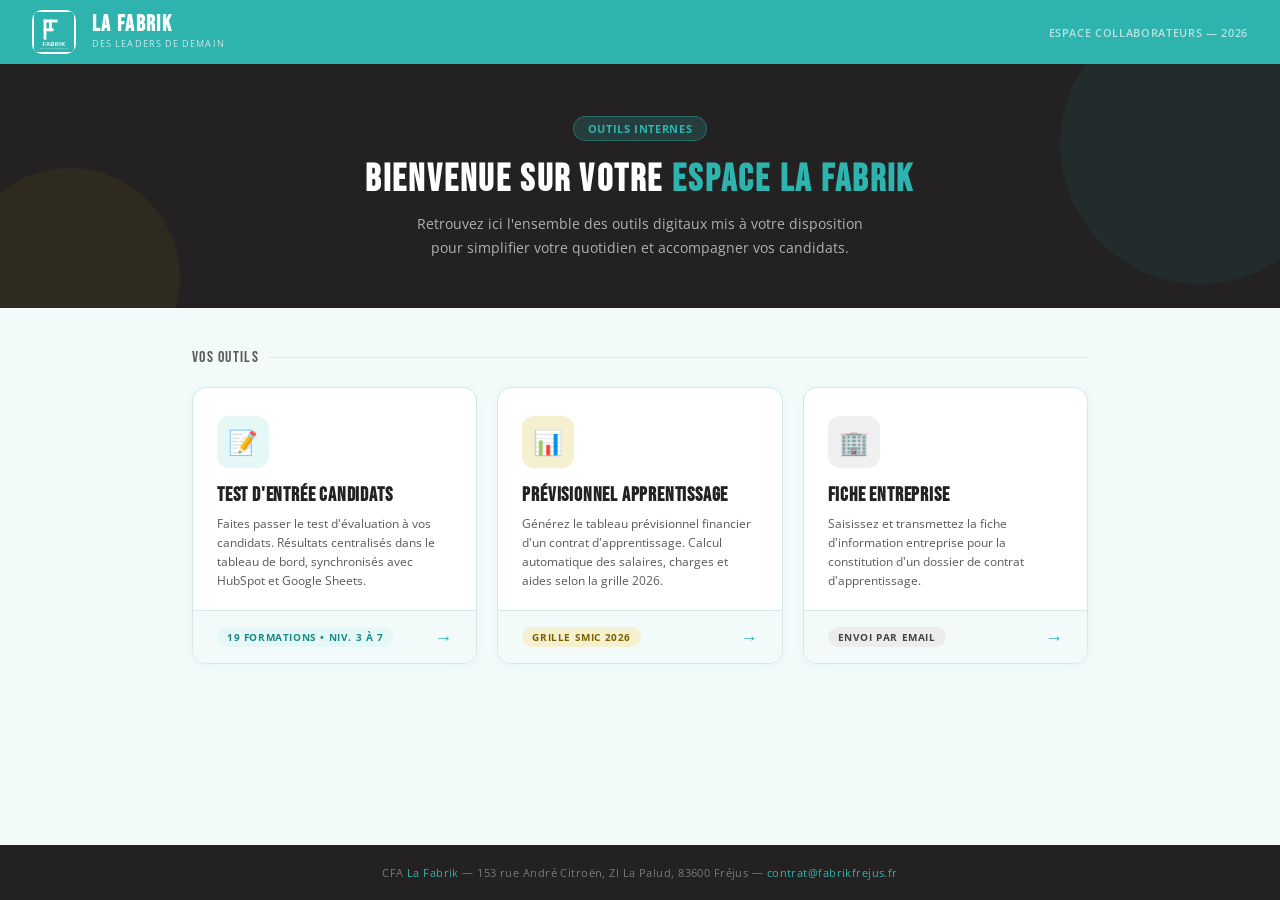
==== index.html @ 3bd267cf "feat: shared.css, meta tags et minuterie 15min test d'entrée - Extraction des variables CSS et Googl" ====
<!DOCTYPE html>
<html lang="fr">
<head>
<meta charset="UTF-8">
<meta name="viewport" content="width=device-width, initial-scale=1.0">
<meta name="description" content="Espace outils digitaux des collaborateurs CFA La Fabrik — test d'entrée candidats, prévisionnel apprentissage, fiche entreprise.">
<meta property="og:title" content="La Fabrik — Espace Collaborateurs">
<meta property="og:description" content="Outils internes CFA La Fabrik : test d'entrée, prévisionnel apprentissage, fiche entreprise partenaire.">
<meta property="og:type" content="website">
<title>La Fabrik — Espace Collaborateurs</title>
<link rel="stylesheet" href="shared.css">
<style>
body{font-family:'Open Sans',Helvetica,Arial,sans-serif;background:var(--bg);color:var(--txt);min-height:100vh;display:flex;flex-direction:column}

/* HEADER */
header{background:var(--teal);padding:0 32px;height:64px;display:flex;align-items:center;gap:16px;box-shadow:0 3px 16px rgba(46,179,175,.3)}
.logo-wrap{width:44px;height:44px;background:white;border-radius:10px;display:flex;align-items:center;justify-content:center;overflow:hidden;flex-shrink:0;padding:2px}
.logo-wrap img{width:100%;height:100%;object-fit:contain}
.brand h1{font-family:'Bebas Neue',sans-serif;font-size:22px;color:white;letter-spacing:.06em;line-height:1}
.brand p{font-size:9px;color:rgba(255,255,255,.75);text-transform:uppercase;letter-spacing:.12em;margin-top:1px}
.header-right{margin-left:auto;font-size:11px;color:rgba(255,255,255,.65);font-weight:600;text-transform:uppercase;letter-spacing:.06em}

/* HERO */
.hero{background:var(--noir);padding:52px 32px 48px;text-align:center;position:relative;overflow:hidden}
.hero::before{content:'';position:absolute;top:-60px;right:-60px;width:280px;height:280px;background:var(--teal);opacity:.08;border-radius:50%}
.hero::after{content:'';position:absolute;bottom:-80px;left:-40px;width:220px;height:220px;background:var(--gold);opacity:.07;border-radius:50%}
.hero h2{font-family:'Bebas Neue',sans-serif;font-size:38px;color:white;letter-spacing:.06em;margin-bottom:10px;position:relative}
.hero h2 span{color:var(--teal)}
.hero p{font-size:14px;color:rgba(255,255,255,.65);max-width:480px;margin:0 auto;line-height:1.7;position:relative}
.hero-badge{display:inline-block;background:rgba(46,179,175,.2);border:1px solid rgba(46,179,175,.4);color:var(--teal);font-size:11px;font-weight:700;padding:4px 14px;border-radius:20px;margin-bottom:16px;letter-spacing:.06em;text-transform:uppercase}

/* TOOLS GRID */
.tools-section{padding:40px 32px;max-width:960px;margin:0 auto;width:100%;flex:1}
.section-label{font-family:'Bebas Neue',sans-serif;font-size:16px;color:var(--muted);letter-spacing:.08em;margin-bottom:20px;display:flex;align-items:center;gap:10px}
.section-label::after{content:'';flex:1;height:1px;background:var(--bdr)}
.tools-grid{display:grid;grid-template-columns:repeat(3,1fr);gap:20px}
@media(max-width:700px){.tools-grid{grid-template-columns:1fr}}
@media(max-width:900px) and (min-width:701px){.tools-grid{grid-template-columns:1fr 1fr}}

/* TOOL CARD */
.tool-card{background:white;border-radius:14px;border:1px solid var(--bdr);overflow:hidden;transition:all .2s;cursor:pointer;text-decoration:none;display:flex;flex-direction:column;box-shadow:0 2px 8px rgba(46,179,175,.06)}
.tool-card:hover{transform:translateY(-4px);box-shadow:0 12px 32px rgba(46,179,175,.15);border-color:var(--teal)}
.tool-card-top{padding:28px 24px 20px;flex:1}
.tool-icon{width:52px;height:52px;border-radius:12px;display:flex;align-items:center;justify-content:center;font-size:24px;margin-bottom:16px}
.icon-teal{background:var(--teal-lt)}
.icon-gold{background:var(--gold-lt)}
.icon-dark{background:#F0F0F0}
.tool-card h3{font-family:'Bebas Neue',sans-serif;font-size:20px;color:var(--noir);letter-spacing:.04em;margin-bottom:8px;line-height:1.1}
.tool-card p{font-size:12px;color:var(--muted);line-height:1.6}
.tool-card-footer{padding:14px 24px;border-top:1px solid var(--bdr);display:flex;align-items:center;justify-content:space-between;background:var(--bg)}
.tool-tag{font-size:10px;font-weight:700;text-transform:uppercase;letter-spacing:.06em;padding:3px 10px;border-radius:20px}
.tag-teal{background:var(--teal-lt);color:var(--teal-dk)}
.tag-gold{background:var(--gold-lt);color:#7A6200}
.tag-dark{background:#ECECEC;color:#444}
.tool-arrow{font-size:18px;color:var(--teal);font-weight:700;transition:transform .2s}
.tool-card:hover .tool-arrow{transform:translateX(4px)}

/* FOOTER */
footer{background:var(--noir);padding:20px 32px;text-align:center}
footer p{font-size:11px;color:rgba(255,255,255,.4);letter-spacing:.04em}
footer span{color:var(--teal)}
</style>
</head>
<body>

<header>
  <div class="logo-wrap">
    <img src="[data-uri]" alt="La Fabrik"/>
  </div>
  <div class="brand">
    <h1>La Fabrik</h1>
    <p>Des Leaders de Demain</p>
  </div>
  <div class="header-right">Espace collaborateurs — 2026</div>
</header>

<div class="hero">
  <div class="hero-badge">Outils internes</div>
  <h2>Bienvenue sur votre <span>espace La Fabrik</span></h2>
  <p>Retrouvez ici l'ensemble des outils digitaux mis à votre disposition pour simplifier votre quotidien et accompagner vos candidats.</p>
</div>

<div class="tools-section">
  <div class="section-label">Vos outils</div>
  <div class="tools-grid">

    <a class="tool-card" href="./test-entree/">
      <div class="tool-card-top">
        <div class="tool-icon icon-teal">📝</div>
        <h3>Test d'entrée candidats</h3>
        <p>Faites passer le test d'évaluation à vos candidats. Résultats centralisés dans le tableau de bord, synchronisés avec HubSpot et Google Sheets.</p>
      </div>
      <div class="tool-card-footer">
        <span class="tool-tag tag-teal">19 formations • Niv. 3 à 7</span>
        <span class="tool-arrow">→</span>
      </div>
    </a>

    <a class="tool-card" href="./previsionnel/">
      <div class="tool-card-top">
        <div class="tool-icon icon-gold">📊</div>
        <h3>Prévisionnel apprentissage</h3>
        <p>Générez le tableau prévisionnel financier d'un contrat d'apprentissage. Calcul automatique des salaires, charges et aides selon la grille 2026.</p>
      </div>
      <div class="tool-card-footer">
        <span class="tool-tag tag-gold">Grille SMIC 2026</span>
        <span class="tool-arrow">→</span>
      </div>
    </a>

    <a class="tool-card" href="./fiche-entreprise/">
      <div class="tool-card-top">
        <div class="tool-icon icon-dark">🏢</div>
        <h3>Fiche entreprise</h3>
        <p>Saisissez et transmettez la fiche d'information entreprise pour la constitution d'un dossier de contrat d'apprentissage.</p>
      </div>
      <div class="tool-card-footer">
        <span class="tool-tag tag-dark">Envoi par email</span>
        <span class="tool-arrow">→</span>
      </div>
    </a>

  </div>
</div>

<footer>
  <p>CFA <span>La Fabrik</span> — 153 rue André Citroën, ZI La Palud, 83600 Fréjus — <span>contrat@fabrikfrejus.fr</span></p>
</footer>

</body>
</html>
---- shared.css ----
/* ============================================================
   La Fabrik — Styles partagés
   Charte graphique commune à tous les outils
   ============================================================ */

@import url('https://fonts.googleapis.com/css2?family=Bebas+Neue&family=Open+Sans:wght@400;500;600;700&display=swap');

*, *::before, *::after {
  box-sizing: border-box;
  margin: 0;
  padding: 0;
}

:root {
  /* Couleurs principales */
  --teal:       #2EB3AF;
  --teal-dk:    #1A8A86;
  --teal-lt:    #E6F7F7;
  --teal-xlt:   #F0FAFA;
  --noir:       #232121;
  --gold:       #B19500;
  --gold-dk:    #8F8016;
  --gold-lt:    #F5F0D0;

  /* Texte & fonds */
  --txt:        #232121;
  --muted:      #5A5A5A;
  --bg:         #F2FAFA;
  --bg2:        #FAFAFA;
  --bdr:        #D4E8E8;
  --white:      #FFFFFF;

  /* États */
  --success:    #2EB3AF;
  --success-lt: #E6F7F7;
  --warn:       #B19500;
  --warn-lt:    #F5F0D0;
  --danger:     #C0392B;
  --danger-lt:  #FDECEA;

  /* Aliases fiche-entreprise (rétrocompatibilité) */
  --primary:    #232121;
  --teal-dark:  #1A8A86;
  --teal-light: #E6F7F7;
  --surface2:   #F2FAFA;
  --border:     #D4E8E8;
  --text:       #232121;
  --radius:     12px;
}
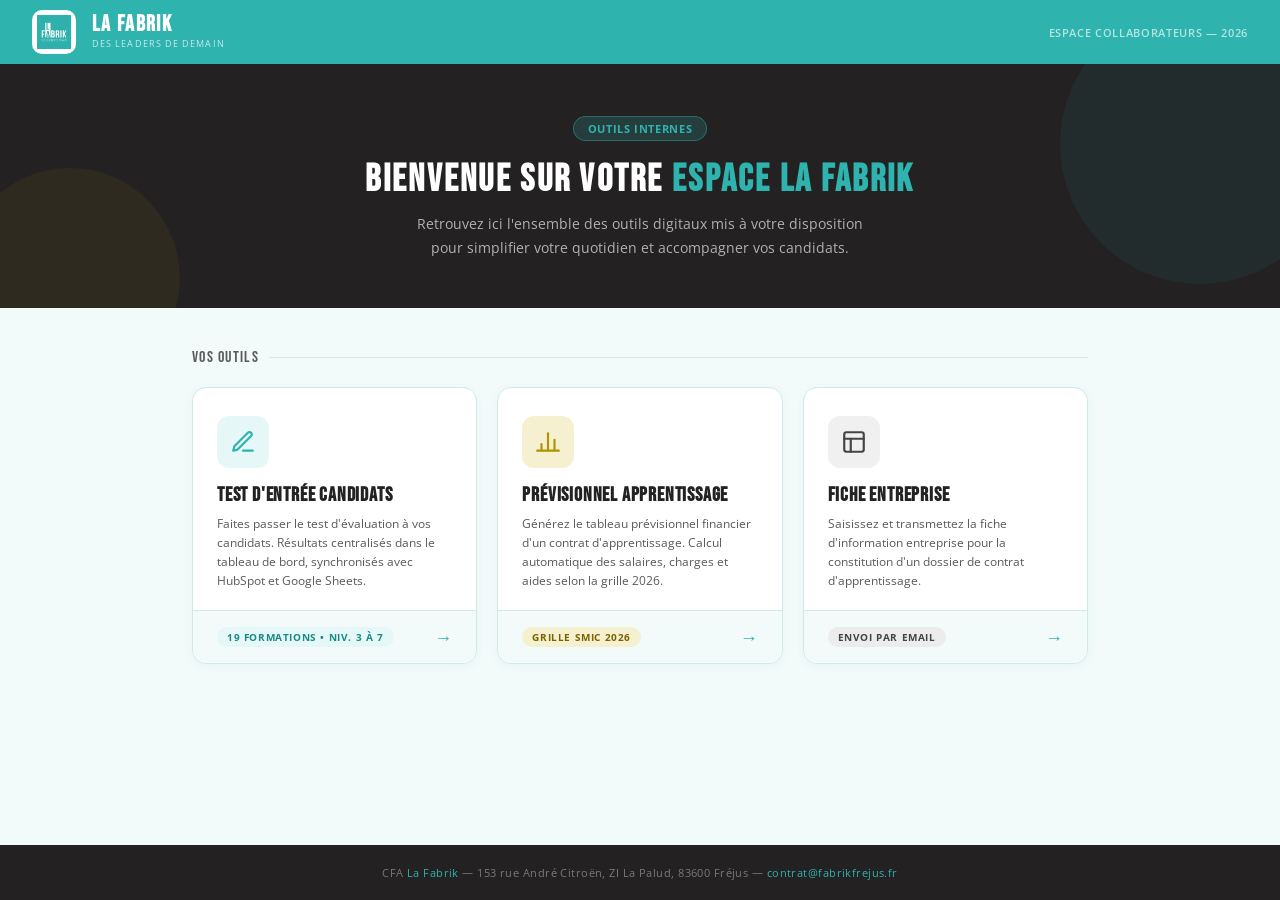
==== commit 81df674d: "feat: intégration du vrai logo La Fabrik sur les 4 pages logo.png ajouté à la racine. Remplacement d" ====
--- a/index.html
+++ b/index.html
@@ -8,6 +8,7 @@
 <meta property="og:description" content="Outils internes CFA La Fabrik : test d'entrée, prévisionnel apprentissage, fiche entreprise partenaire.">
 <meta property="og:type" content="website">
 <title>La Fabrik — Espace Collaborateurs</title>
+<link rel="icon" href="favicon.svg" type="image/svg+xml">
 <link rel="stylesheet" href="shared.css">
 <style>
 body{font-family:'Open Sans',Helvetica,Arial,sans-serif;background:var(--bg);color:var(--txt);min-height:100vh;display:flex;flex-direction:column}
@@ -65,7 +66,7 @@
 
 <header>
   <div class="logo-wrap">
-    <img src="[data-uri]" alt="La Fabrik"/>
+    <img src="logo.png" alt="La Fabrik"/>
   </div>
   <div class="brand">
     <h1>La Fabrik</h1>
@@ -86,7 +87,9 @@
 
     <a class="tool-card" href="./test-entree/">
       <div class="tool-card-top">
-        <div class="tool-icon icon-teal">📝</div>
+        <div class="tool-icon icon-teal">
+          <svg width="26" height="26" viewBox="0 0 24 24" fill="none" stroke="#2EB3AF" stroke-width="2" stroke-linecap="round" stroke-linejoin="round"><path d="M12 20h9"/><path d="M16.5 3.5a2.121 2.121 0 0 1 3 3L7 19l-4 1 1-4 12.5-12.5z"/></svg>
+        </div>
         <h3>Test d'entrée candidats</h3>
         <p>Faites passer le test d'évaluation à vos candidats. Résultats centralisés dans le tableau de bord, synchronisés avec HubSpot et Google Sheets.</p>
       </div>
@@ -98,7 +101,9 @@
 
     <a class="tool-card" href="./previsionnel/">
       <div class="tool-card-top">
-        <div class="tool-icon icon-gold">📊</div>
+        <div class="tool-icon icon-gold">
+          <svg width="26" height="26" viewBox="0 0 24 24" fill="none" stroke="#B19500" stroke-width="2" stroke-linecap="round" stroke-linejoin="round"><line x1="18" y1="20" x2="18" y2="10"/><line x1="12" y1="20" x2="12" y2="4"/><line x1="6" y1="20" x2="6" y2="14"/><line x1="2" y1="20" x2="22" y2="20"/></svg>
+        </div>
         <h3>Prévisionnel apprentissage</h3>
         <p>Générez le tableau prévisionnel financier d'un contrat d'apprentissage. Calcul automatique des salaires, charges et aides selon la grille 2026.</p>
       </div>
@@ -110,7 +115,9 @@
 
     <a class="tool-card" href="./fiche-entreprise/">
       <div class="tool-card-top">
-        <div class="tool-icon icon-dark">🏢</div>
+        <div class="tool-icon icon-dark">
+          <svg width="26" height="26" viewBox="0 0 24 24" fill="none" stroke="#444444" stroke-width="2" stroke-linecap="round" stroke-linejoin="round"><rect x="3" y="3" width="18" height="18" rx="2"/><path d="M3 9h18"/><path d="M9 21V9"/></svg>
+        </div>
         <h3>Fiche entreprise</h3>
         <p>Saisissez et transmettez la fiche d'information entreprise pour la constitution d'un dossier de contrat d'apprentissage.</p>
       </div>
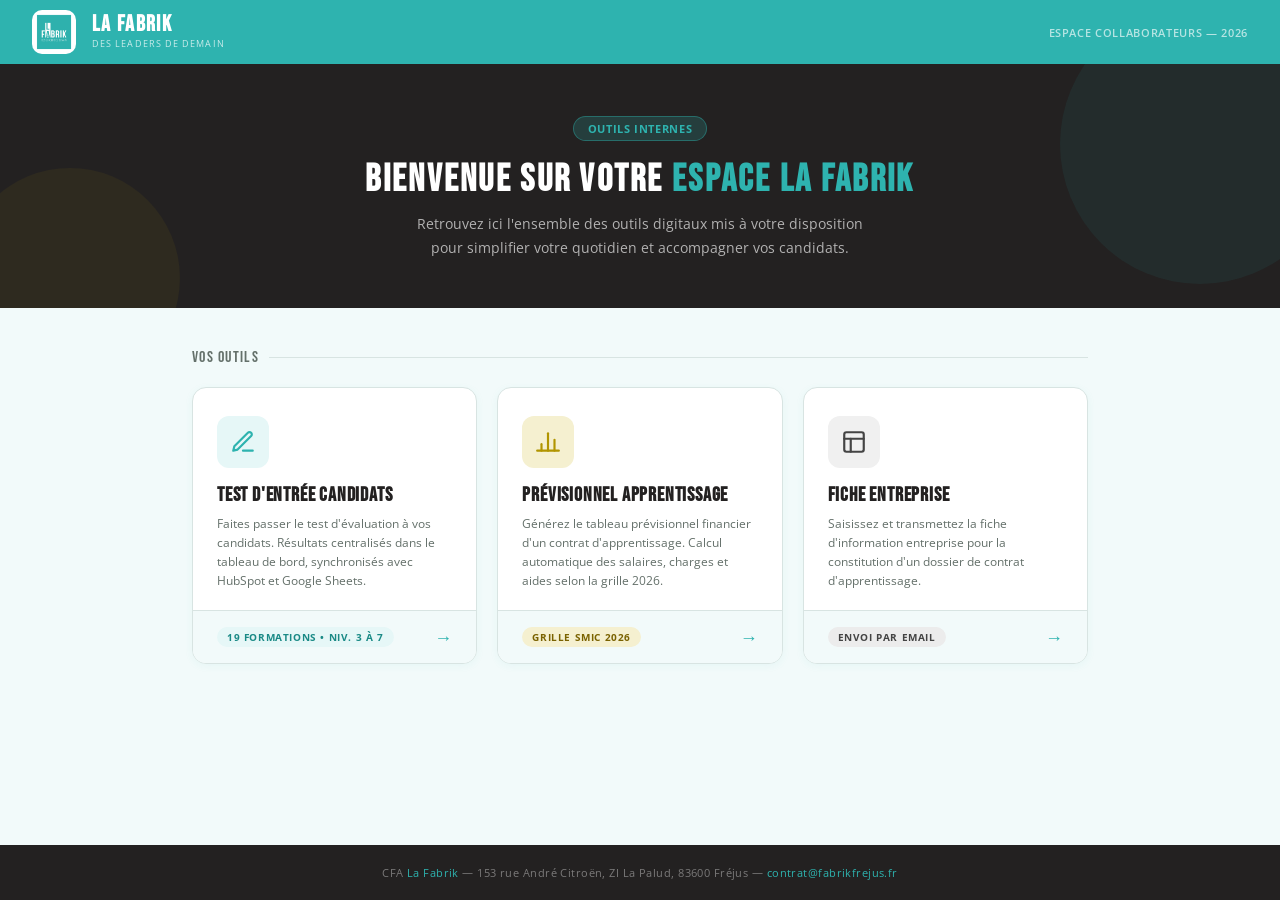
==== commit 8a81fd21: "feat: responsive mobile + email confirmation entreprise - Responsive mobile sur les 4 outils (accuei" ====
--- a/index.html
+++ b/index.html
@@ -55,6 +55,15 @@
 .tag-dark{background:#ECECEC;color:#444}
 .tool-arrow{font-size:18px;color:var(--teal);font-weight:700;transition:transform .2s}
 .tool-card:hover .tool-arrow{transform:translateX(4px)}
+
+/* MOBILE */
+@media(max-width:600px){
+  header{padding:0 16px;}
+  .header-right{display:none;}
+  .hero{padding:36px 16px 32px;}
+  .hero h2{font-size:28px;}
+  .tools-section{padding:24px 16px;}
+}
 
 /* FOOTER */
 footer{background:var(--noir);padding:20px 32px;text-align:center}
--- a/shared.css
+++ b/shared.css
@@ -24,10 +24,10 @@
 
   /* Texte & fonds */
   --txt:        #232121;
-  --muted:      #5A5A5A;
+  --muted:      #64706A;
   --bg:         #F2FAFA;
-  --bg2:        #FAFAFA;
-  --bdr:        #D4E8E8;
+  --bg2:        #F5F8F8;
+  --bdr:        #D8E4E2;
   --white:      #FFFFFF;
 
   /* États */
@@ -37,13 +37,4 @@
   --warn-lt:    #F5F0D0;
   --danger:     #C0392B;
   --danger-lt:  #FDECEA;
-
-  /* Aliases fiche-entreprise (rétrocompatibilité) */
-  --primary:    #232121;
-  --teal-dark:  #1A8A86;
-  --teal-light: #E6F7F7;
-  --surface2:   #F2FAFA;
-  --border:     #D4E8E8;
-  --text:       #232121;
-  --radius:     12px;
 }
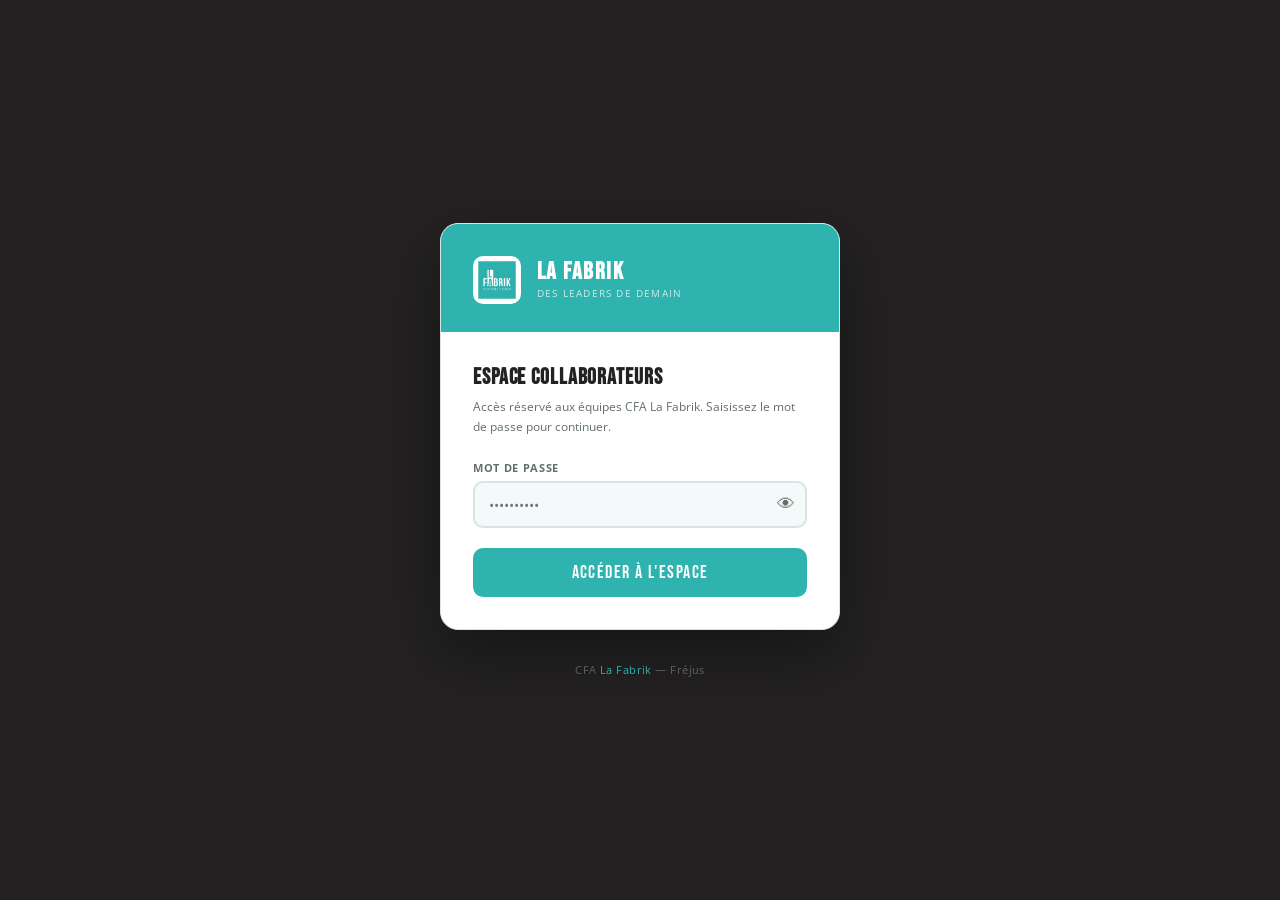
==== commit 10677c36: "feat: sécurisation espace collaborateurs par mot de passe - Ajout page de connexion login.html (mot " ====
--- a/index.html
+++ b/index.html
@@ -10,6 +10,7 @@
 <title>La Fabrik — Espace Collaborateurs</title>
 <link rel="icon" href="favicon.svg" type="image/svg+xml">
 <link rel="stylesheet" href="shared.css">
+<script>if(localStorage.getItem('lafabrik_auth')!=='true'){window.location.href='./login.html';}</script>
 <style>
 body{font-family:'Open Sans',Helvetica,Arial,sans-serif;background:var(--bg);color:var(--txt);min-height:100vh;display:flex;flex-direction:column}
 
@@ -81,7 +82,10 @@
     <h1>La Fabrik</h1>
     <p>Des Leaders de Demain</p>
   </div>
-  <div class="header-right">Espace collaborateurs — 2026</div>
+  <div class="header-right" style="display:flex;align-items:center;gap:12px">
+    <span>Espace collaborateurs — 2026</span>
+    <button onclick="localStorage.removeItem('lafabrik_auth');window.location.href='./login.html'" style="cursor:pointer;color:rgba(255,255,255,.75);font-size:11px;font-weight:600;text-transform:uppercase;letter-spacing:.06em;background:rgba(255,255,255,.12);border:none;padding:5px 12px;border-radius:20px;white-space:nowrap;font-family:'Open Sans',sans-serif">⎋ Déconnexion</button>
+  </div>
 </header>
 
 <div class="hero">
